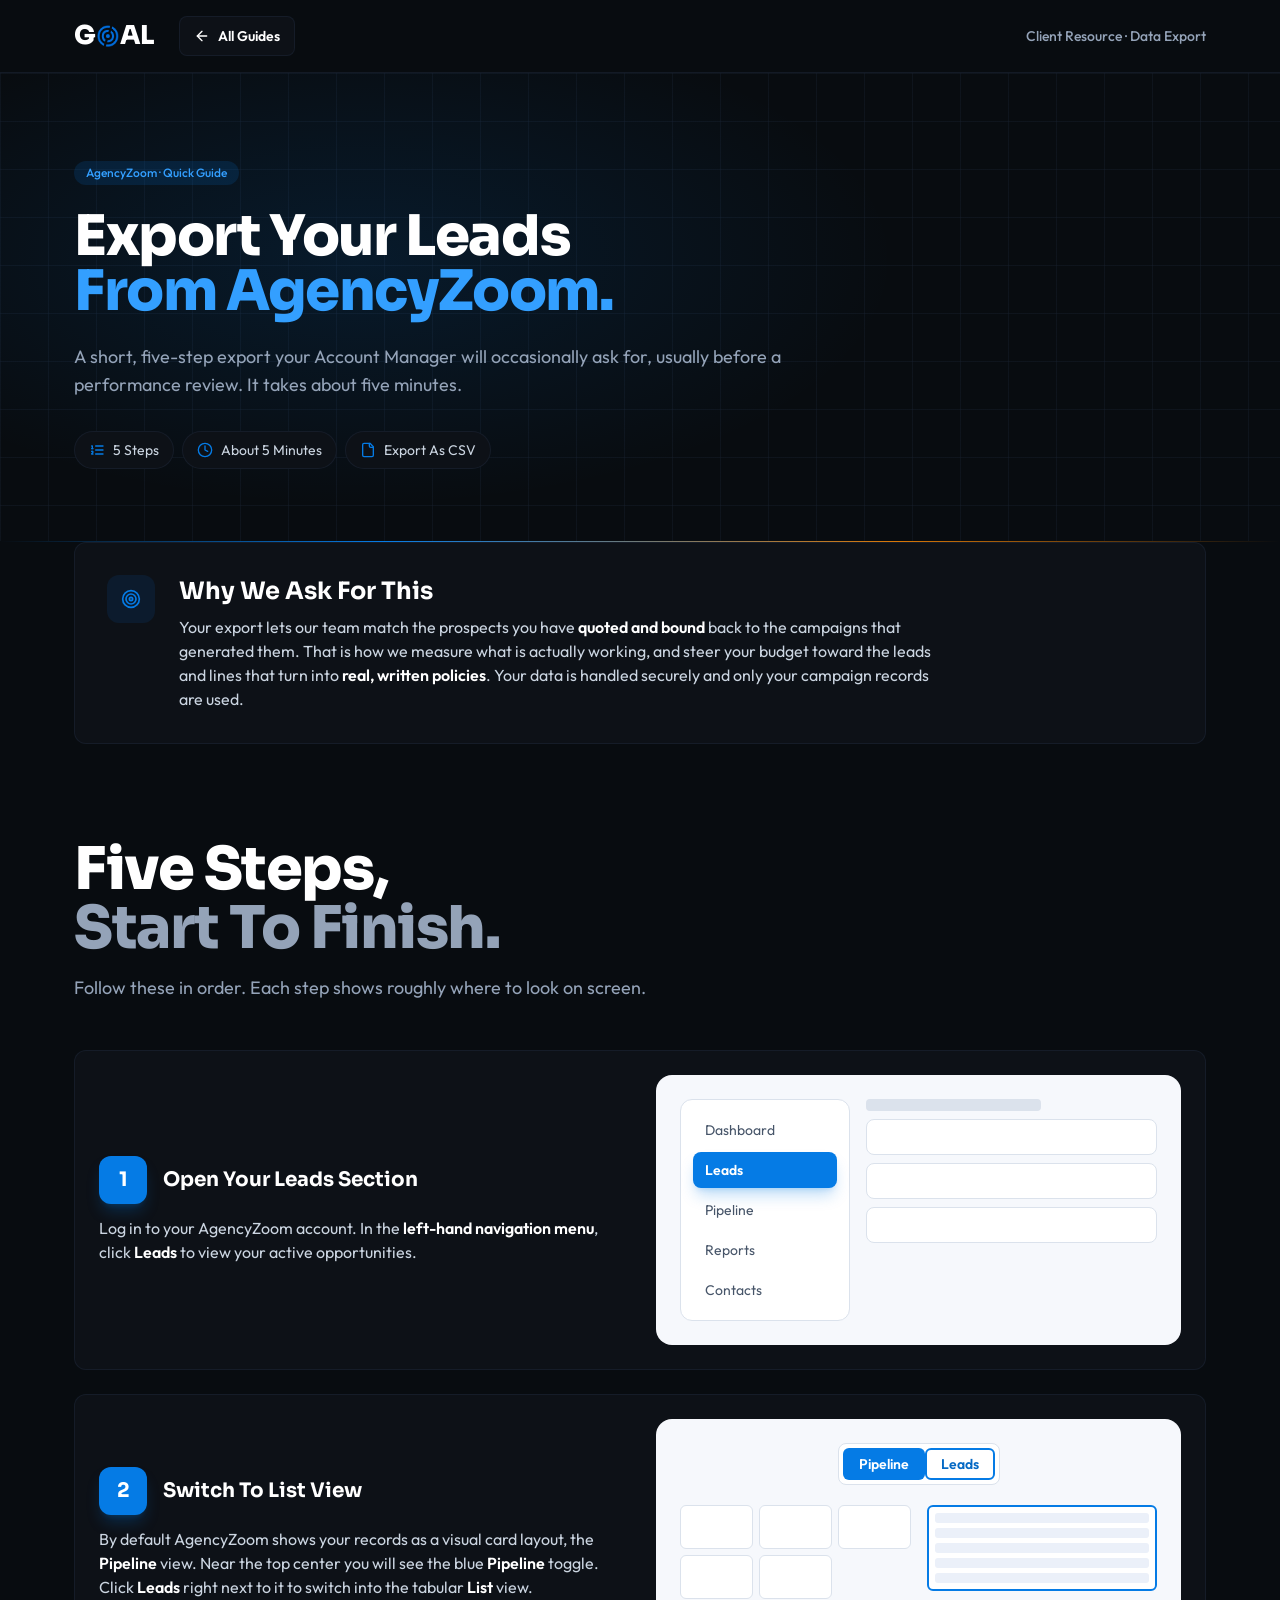
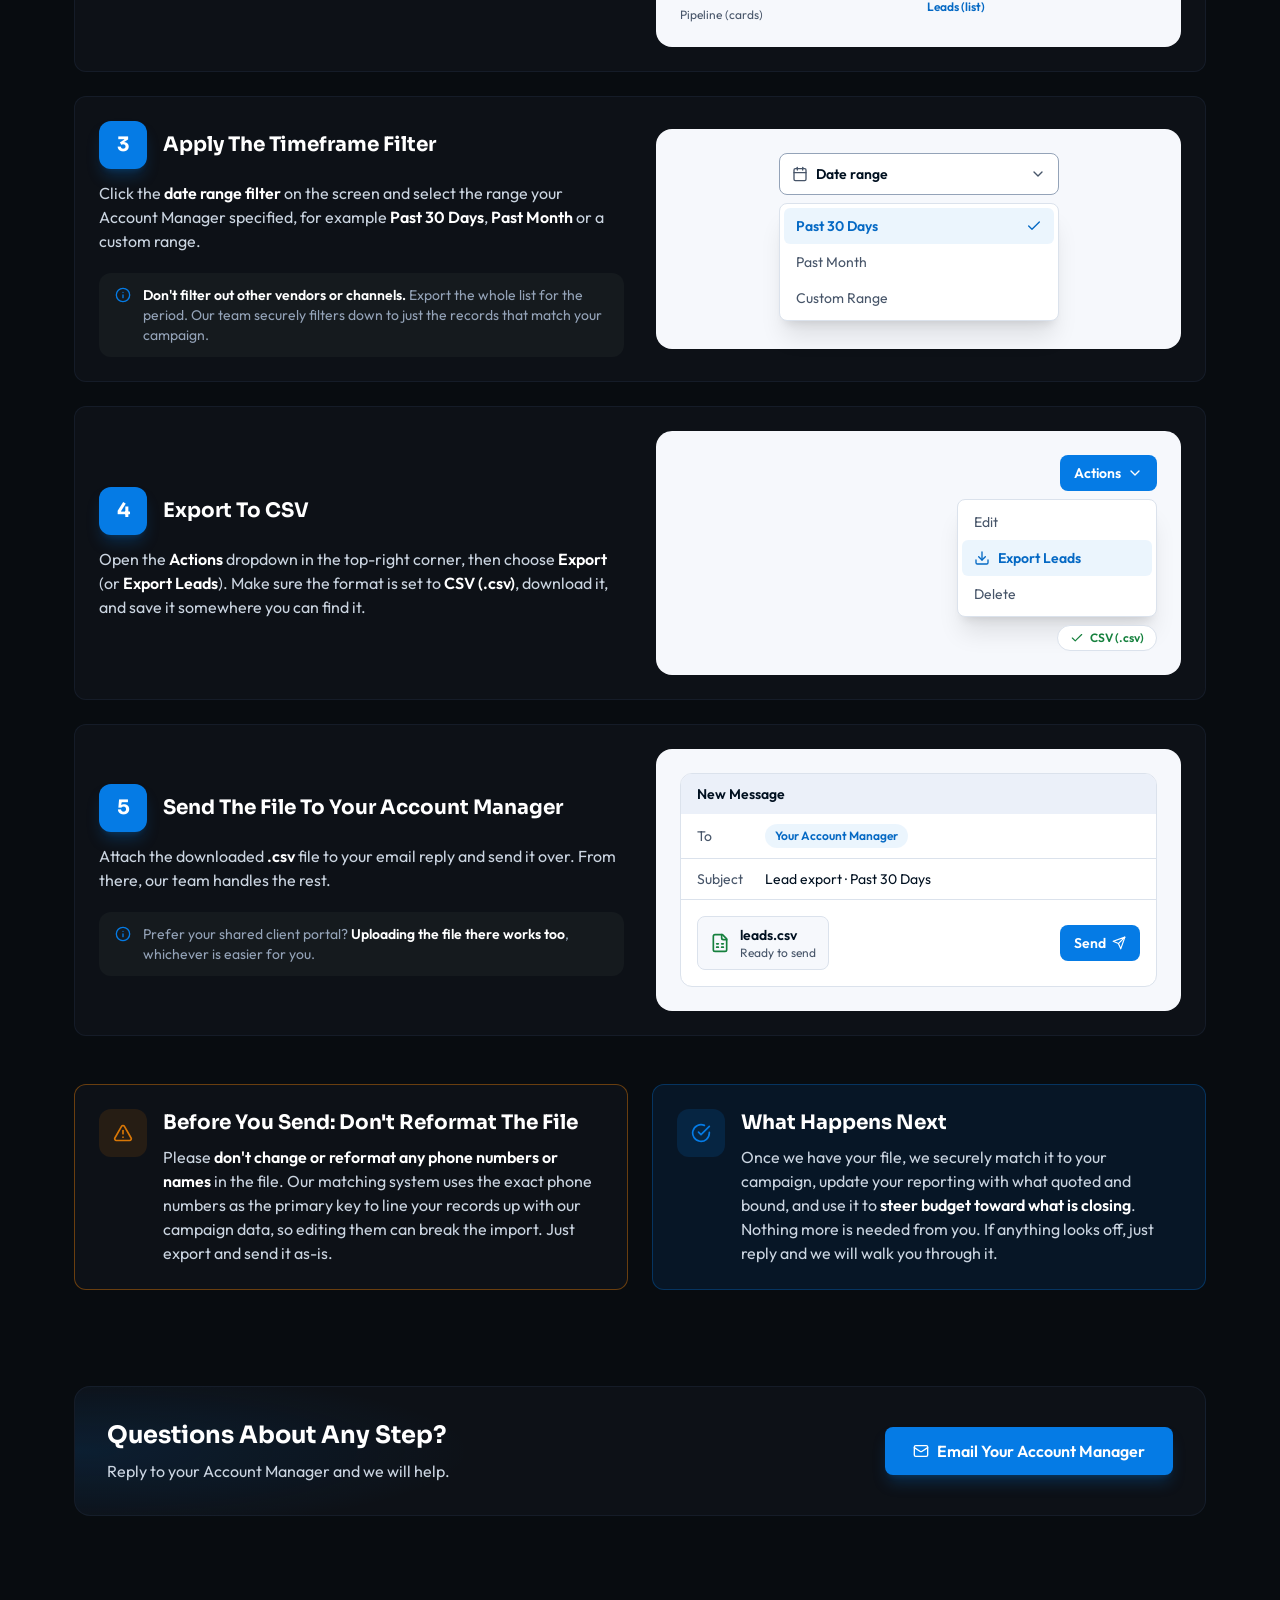
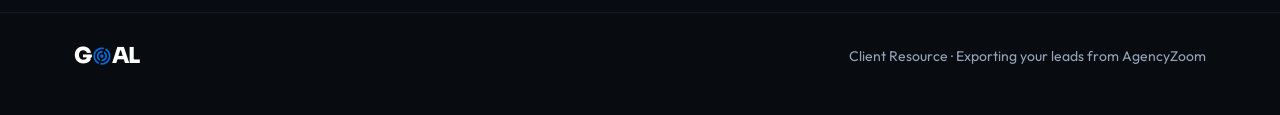
==== agencyzoom-export.html @ 24ec017e "Initial commit: lead export guides for Stephanie Ko Co-Authored-By: Claude Opus 5.5 <noreply@anthrop" ====
<!DOCTYPE html>
<html lang="en">
<head>
<meta charset="UTF-8">
<meta name="viewport" content="width=device-width, initial-scale=1.0">
<title>GOAL — Exporting Your Leads from AgencyZoom</title>
<meta name="description" content="A five-step guide to exporting your leads from AgencyZoom and sending them to your GOAL Account Manager.">
<meta name="theme-color" content="#080c10">
<link rel="icon" type="image/png" href="assets/goal-mark.png">
<link rel="preconnect" href="https://fonts.googleapis.com">
<link rel="preconnect" href="https://fonts.gstatic.com" crossorigin>
<link href="https://fonts.googleapis.com/css2?family=Outfit:wght@400;500;600&family=Sora:wght@600;700;800&display=swap" rel="stylesheet">
<link rel="stylesheet" href="assets/goal.css">
</head>
<body>
<!--
  GOAL CLIENT GUIDE — Exporting Leads from AgencyZoom
  Print to PDF (Cmd/Ctrl-P) to send to a client; print switches to a light ground.
-->

<header class="site-header">
  <div class="container">
    <div class="left">
      <a class="logo" href="index.html" aria-label="GOAL Client Guides home">G<img src="assets/goal-mark.png" alt="">AL</a>
      <a class="back-link" href="index.html">
        <svg viewBox="0 0 24 24" fill="none" stroke="currentColor" stroke-width="2" stroke-linecap="round" stroke-linejoin="round" aria-hidden="true"><path d="m12 19-7-7 7-7"/><path d="M19 12H5"/></svg>
        All Guides
      </a>
    </div>
    <span class="meta">Client Resource · Data Export</span>
  </div>
</header>

<section class="hero">
  <div class="container">
    <span class="badge">AgencyZoom · Quick Guide</span>
    <h1 class="display-lg">Export Your Leads<br><span class="accent">From AgencyZoom.</span></h1>
    <p class="lead">A short, five-step export your Account Manager will occasionally ask for, usually before a performance review. It takes about five minutes.</p>
    <div class="chips">
      <span class="chip"><svg viewBox="0 0 24 24" fill="none" stroke-width="2" stroke-linecap="round" stroke-linejoin="round" aria-hidden="true"><path d="M10 12h11"/><path d="M10 18h11"/><path d="M10 6h11"/><path d="M4 10h2"/><path d="M4 6h1v4"/><path d="M6 18H4c0-1 2-2 2-3s-1-1.5-2-1"/></svg>5 Steps</span>
      <span class="chip"><svg viewBox="0 0 24 24" fill="none" stroke-width="2" stroke-linecap="round" stroke-linejoin="round" aria-hidden="true"><circle cx="12" cy="12" r="10"/><path d="M12 6v6l4 2"/></svg>About 5 Minutes</span>
      <span class="chip"><svg viewBox="0 0 24 24" fill="none" stroke-width="2" stroke-linecap="round" stroke-linejoin="round" aria-hidden="true"><path d="M15 2H6a2 2 0 0 0-2 2v16a2 2 0 0 0 2 2h12a2 2 0 0 0 2-2V7Z"/><path d="M14 2v4a2 2 0 0 0 2 2h4"/></svg>Export As CSV</span>
    </div>
  </div>
</section>

<div class="divider" aria-hidden="true"></div>

<main class="container">

  <section class="card callout intro">
    <div class="icon-tile"><svg viewBox="0 0 24 24" fill="none" stroke="currentColor" stroke-width="2" stroke-linecap="round" stroke-linejoin="round" aria-hidden="true"><circle cx="12" cy="12" r="10"/><circle cx="12" cy="12" r="6"/><circle cx="12" cy="12" r="2"/></svg></div>
    <div class="body" style="flex:999 1 420px;">
      <h2>Why We Ask For This</h2>
      <p>Your export lets our team match the prospects you have <strong>quoted and bound</strong> back to the campaigns that generated them. That is how we measure what is actually working, and steer your budget toward the leads and lines that turn into <strong>real, written policies</strong>. Your data is handled securely and only your campaign records are used.</p>
    </div>
  </section>

  <div class="section">
    <h2 class="display-xl">Five Steps,<br><span class="muted">Start To Finish.</span></h2>
    <p class="lead" style="margin:16px 0 48px;">Follow these in order. Each step shows roughly where to look on screen.</p>
  </div>

  <ol class="steps">

    <!-- Step 1 -->
    <li class="step-row">
      <div class="step-copy">
        <div class="step-head"><div class="step-num" aria-hidden="true">1</div><h3>Open Your Leads Section</h3></div>
        <p>Log in to your AgencyZoom account. In the <strong>left-hand navigation menu</strong>, click <strong>Leads</strong> to view your active opportunities.</p>
      </div>
      <figure class="mock" role="img" aria-label="AgencyZoom left navigation with Leads selected" style="gap:16px;">
        <div class="m-box" style="width:170px;flex-shrink:0;padding:12px;display:flex;flex-direction:column;gap:4px;">
          <span class="m-item">Dashboard</span>
          <span class="m-item fill">Leads</span>
          <span class="m-item">Pipeline</span>
          <span class="m-item">Reports</span>
          <span class="m-item">Contacts</span>
        </div>
        <div aria-hidden="true" style="flex:1;min-width:0;display:flex;flex-direction:column;gap:8px;">
          <div class="m-bar" style="height:12px;width:60%;"></div>
          <div class="m-box" style="height:36px;border-radius:8px;"></div>
          <div class="m-box" style="height:36px;border-radius:8px;"></div>
          <div class="m-box" style="height:36px;border-radius:8px;"></div>
        </div>
      </figure>
    </li>

    <!-- Step 2 -->
    <li class="step-row">
      <div class="step-copy">
        <div class="step-head"><div class="step-num" aria-hidden="true">2</div><h3>Switch To List View</h3></div>
        <p>By default AgencyZoom shows your records as a visual card layout, the <strong>Pipeline</strong> view. Near the top center you will see the blue <strong>Pipeline</strong> toggle. Click <strong>Leads</strong> right next to it to switch into the tabular <strong>List</strong> view.</p>
      </div>
      <figure class="mock" role="img" aria-label="Toggle between Pipeline card view and Leads list view" style="flex-direction:column;align-items:center;gap:20px;">
        <div class="m-box" style="display:inline-flex;padding:4px;border-radius:8px;font-weight:600;">
          <span style="padding:6px 16px;border-radius:6px;background:#057be5;color:#fff;">Pipeline</span>
          <span style="padding:6px 16px;border-radius:6px;color:#0569c4;outline:2px solid #057be5;outline-offset:-2px;">Leads</span>
        </div>
        <div style="width:100%;display:grid;grid-template-columns:repeat(2,minmax(0,1fr));gap:16px;">
          <div style="display:flex;flex-direction:column;gap:8px;">
            <div aria-hidden="true" style="display:grid;grid-template-columns:repeat(3,minmax(0,1fr));gap:6px;">
              <div class="m-box" style="height:44px;border-radius:6px;"></div><div class="m-box" style="height:44px;border-radius:6px;"></div><div class="m-box" style="height:44px;border-radius:6px;"></div>
              <div class="m-box" style="height:44px;border-radius:6px;"></div><div class="m-box" style="height:44px;border-radius:6px;"></div>
            </div>
            <span style="font-size:12px;line-height:16px;color:#475569;">Pipeline (cards)</span>
          </div>
          <div style="display:flex;flex-direction:column;gap:8px;">
            <div aria-hidden="true" style="padding:6px;border-radius:6px;background:#fff;border:2px solid #057be5;display:flex;flex-direction:column;gap:5px;">
              <div style="height:10px;border-radius:3px;background:#ebf0f9;"></div><div style="height:10px;border-radius:3px;background:#ebf0f9;"></div><div style="height:10px;border-radius:3px;background:#ebf0f9;"></div><div style="height:10px;border-radius:3px;background:#ebf0f9;"></div><div style="height:10px;border-radius:3px;background:#ebf0f9;"></div>
            </div>
            <span style="font-size:12px;line-height:16px;font-weight:600;color:#0569c4;">Leads (list)</span>
          </div>
        </div>
      </figure>
    </li>

    <!-- Step 3 -->
    <li class="step-row">
      <div class="step-copy">
        <div class="step-head"><div class="step-num" aria-hidden="true">3</div><h3>Apply The Timeframe Filter</h3></div>
        <p>Click the <strong>date range filter</strong> on the screen and select the range your Account Manager specified, for example <strong>Past 30 Days</strong>, <strong>Past Month</strong> or a custom range.</p>
        <div class="note">
          <svg viewBox="0 0 24 24" fill="none" stroke-width="2" stroke-linecap="round" stroke-linejoin="round" aria-hidden="true"><circle cx="12" cy="12" r="10"/><path d="M12 16v-4"/><path d="M12 8h.01"/></svg>
          <p><strong>Don't filter out other vendors or channels.</strong> Export the whole list for the period. Our team securely filters down to just the records that match your campaign.</p>
        </div>
      </div>
      <figure class="mock" role="img" aria-label="Date range filter with Past 30 Days selected" style="justify-content:center;">
        <div style="width:100%;max-width:280px;display:flex;flex-direction:column;gap:8px;">
          <div style="display:flex;align-items:center;justify-content:space-between;padding:10px 12px;border-radius:8px;background:#fff;border:1px solid #94a3b8;font-weight:600;">
            <span style="display:inline-flex;align-items:center;gap:8px;"><svg viewBox="0 0 24 24" fill="none" stroke="#475569" stroke-width="2" stroke-linecap="round" stroke-linejoin="round" aria-hidden="true"><path d="M8 2v4"/><path d="M16 2v4"/><rect width="18" height="18" x="3" y="4" rx="2"/><path d="M3 10h18"/></svg>Date range</span>
            <svg viewBox="0 0 24 24" fill="none" stroke="#475569" stroke-width="2" stroke-linecap="round" stroke-linejoin="round" aria-hidden="true"><path d="m6 9 6 6 6-6"/></svg>
          </div>
          <div class="m-menu">
            <span class="m-item on">Past 30 Days<svg viewBox="0 0 24 24" fill="none" stroke="currentColor" stroke-width="2" stroke-linecap="round" stroke-linejoin="round" aria-hidden="true"><path d="M20 6 9 17l-5-5"/></svg></span>
            <span class="m-item">Past Month</span>
            <span class="m-item">Custom Range</span>
          </div>
        </div>
      </figure>
    </li>

    <!-- Step 4 -->
    <li class="step-row">
      <div class="step-copy">
        <div class="step-head"><div class="step-num" aria-hidden="true">4</div><h3>Export To CSV</h3></div>
        <p>Open the <strong>Actions</strong> dropdown in the top-right corner, then choose <strong>Export</strong> (or <strong>Export Leads</strong>). Make sure the format is set to <strong>CSV (.csv)</strong>, download it, and save it somewhere you can find it.</p>
      </div>
      <figure class="mock" role="img" aria-label="Actions menu open with Export Leads selected and CSV format" style="justify-content:flex-end;">
        <div style="width:200px;display:flex;flex-direction:column;align-items:flex-end;gap:8px;">
          <span class="m-btn">Actions<svg viewBox="0 0 24 24" fill="none" stroke="currentColor" stroke-width="2" stroke-linecap="round" stroke-linejoin="round" aria-hidden="true"><path d="m6 9 6 6 6-6"/></svg></span>
          <div class="m-menu" style="width:100%;">
            <span class="m-item">Edit</span>
            <span class="m-item on" style="justify-content:flex-start;"><svg viewBox="0 0 24 24" fill="none" stroke="currentColor" stroke-width="2" stroke-linecap="round" stroke-linejoin="round" aria-hidden="true"><path d="M21 15v4a2 2 0 0 1-2 2H5a2 2 0 0 1-2-2v-4"/><path d="m7 10 5 5 5-5"/><path d="M12 15V3"/></svg>Export Leads</span>
            <span class="m-item">Delete</span>
          </div>
          <span style="display:inline-flex;align-items:center;gap:6px;padding:4px 12px;border-radius:9999px;background:#fff;border:1px solid #dbe2ec;color:#15803d;font-size:12px;line-height:16px;font-weight:600;"><svg viewBox="0 0 24 24" fill="none" stroke="currentColor" stroke-width="2" stroke-linecap="round" stroke-linejoin="round" aria-hidden="true" style="width:14px;height:14px;"><path d="M20 6 9 17l-5-5"/></svg>CSV (.csv)</span>
        </div>
      </figure>
    </li>

    <!-- Step 5 -->
    <li class="step-row">
      <div class="step-copy">
        <div class="step-head"><div class="step-num" aria-hidden="true">5</div><h3>Send The File To Your Account Manager</h3></div>
        <p>Attach the downloaded <strong>.csv</strong> file to your email reply and send it over. From there, our team handles the rest.</p>
        <div class="note">
          <svg viewBox="0 0 24 24" fill="none" stroke-width="2" stroke-linecap="round" stroke-linejoin="round" aria-hidden="true"><circle cx="12" cy="12" r="10"/><path d="M12 16v-4"/><path d="M12 8h.01"/></svg>
          <p>Prefer your shared client portal? <strong>Uploading the file there works too</strong>, whichever is easier for you.</p>
        </div>
      </div>
      <figure class="mock" role="img" aria-label="Email to your Account Manager with the leads CSV attached">
        <div class="m-box" style="width:100%;display:flex;flex-direction:column;overflow:hidden;">
          <div style="padding:10px 16px;background:#ebf0f9;font-weight:600;">New Message</div>
          <div style="display:flex;align-items:center;gap:12px;padding:10px 16px;border-bottom:1px solid #dbe2ec;"><span style="width:56px;color:#475569;">To</span><span style="padding:2px 10px;border-radius:9999px;background:rgba(5,123,229,.08);color:#0569c4;font-weight:600;font-size:12px;">Your Account Manager</span></div>
          <div style="display:flex;align-items:center;gap:12px;padding:10px 16px;border-bottom:1px solid #dbe2ec;"><span style="width:56px;flex-shrink:0;color:#475569;">Subject</span><span>Lead export · Past 30 Days</span></div>
          <div style="display:flex;flex-wrap:wrap;align-items:center;justify-content:space-between;gap:12px;padding:16px;">
            <span style="display:inline-flex;align-items:center;gap:10px;padding:8px 12px;border-radius:8px;border:1px solid #dbe2ec;background:#f6f8fc;">
              <svg viewBox="0 0 24 24" fill="none" stroke="#15803d" stroke-width="2" stroke-linecap="round" stroke-linejoin="round" aria-hidden="true" style="width:20px;height:20px;"><path d="M15 2H6a2 2 0 0 0-2 2v16a2 2 0 0 0 2 2h12a2 2 0 0 0 2-2V7Z"/><path d="M14 2v4a2 2 0 0 0 2 2h4"/><path d="M8 13h2"/><path d="M14 13h2"/><path d="M8 17h2"/><path d="M14 17h2"/></svg>
              <span style="display:flex;flex-direction:column;"><span style="font-weight:600;">leads.csv</span><span style="font-size:12px;line-height:16px;color:#475569;">Ready to send</span></span>
            </span>
            <span class="m-btn">Send<svg viewBox="0 0 24 24" fill="none" stroke="currentColor" stroke-width="2" stroke-linecap="round" stroke-linejoin="round" aria-hidden="true" style="width:14px;height:14px;"><path d="m22 2-7 20-4-9-9-4Z"/><path d="M22 2 11 13"/></svg></span>
          </div>
        </div>
      </figure>
    </li>

  </ol>

  <div class="callouts">
    <section class="card callout warn">
      <div class="icon-tile amber"><svg viewBox="0 0 24 24" fill="none" stroke="currentColor" stroke-width="2" stroke-linecap="round" stroke-linejoin="round" aria-hidden="true"><path d="m21.73 18-8-14a2 2 0 0 0-3.48 0l-8 14A2 2 0 0 0 4 21h16a2 2 0 0 0 1.73-3"/><path d="M12 9v4"/><path d="M12 17h.01"/></svg></div>
      <div class="body">
        <h2>Before You Send: Don't Reformat The File</h2>
        <p>Please <strong>don't change or reformat any phone numbers or names</strong> in the file. Our matching system uses the exact phone numbers as the primary key to line your records up with our campaign data, so editing them can break the import. Just export and send it as-is.</p>
      </div>
    </section>
    <section class="card callout info">
      <div class="icon-tile" style="background:var(--brand-tint-strong);"><svg viewBox="0 0 24 24" fill="none" stroke="currentColor" stroke-width="2" stroke-linecap="round" stroke-linejoin="round" aria-hidden="true"><path d="M22 11.08V12a10 10 0 1 1-5.93-9.14"/><path d="m9 11 3 3L22 4"/></svg></div>
      <div class="body">
        <h2>What Happens Next</h2>
        <p>Once we have your file, we securely match it to your campaign, update your reporting with what quoted and bound, and use it to <strong>steer budget toward what is closing</strong>. Nothing more is needed from you. If anything looks off, just reply and we will walk you through it.</p>
      </div>
    </section>
  </div>

  <section class="panel section cta-panel">
    <div class="text">
      <h2>Questions About Any Step?</h2>
      <p>Reply to your Account Manager and we will help.</p>
    </div>
    <a class="btn btn-primary" href="mailto:stephanie@checkoutgoal.com?subject=AgencyZoom%20export">
      <svg viewBox="0 0 24 24" fill="none" stroke="currentColor" stroke-width="2" stroke-linecap="round" stroke-linejoin="round" aria-hidden="true"><rect width="20" height="16" x="2" y="4" rx="2"/><path d="m22 7-8.97 5.7a1.94 1.94 0 0 1-2.06 0L2 7"/></svg>
      Email Your Account Manager
    </a>
  </section>
</main>

<footer class="site-footer">
  <div class="container">
    <span class="logo sm">G<img src="assets/goal-mark.png" alt="O">AL</span>
    <p>Client Resource · Exporting your leads from AgencyZoom</p>
  </div>
</footer>

</body>
</html>
---- assets/goal.css ----
/* ==========================================================================
   GOAL design system — shared styles for the Client Guides site
   Tokens from the GOAL design system (dark theme default).
   ========================================================================== */
:root{
  --ground:#080c10; --surface:#0d1117; --surface-raised:#151a1e;
  --border-subtle:rgba(30,41,59,.5); --border-strong:#64748b;
  --ink:#ffffff; --ink-soft:#cbd5e1; --ink-muted:#94a3b8;
  --brand:#057be5; --brand-hover:#1a8cf0; --brand-text:#339fff;
  --brand-tint:rgba(5,123,229,.1); --brand-tint-strong:rgba(5,123,229,.15);
  --brand-border:rgba(5,123,229,.3);
  --accent-amber:#d97706; --success:#22c55e;

  /* light tokens, used for product mockups and example exports */
  --l-ground:#f6f8fc; --l-surface:#ffffff; --l-raised:#ebf0f9; --l-border:#dbe2ec;
  --l-ink:#001020; --l-ink-soft:#334155; --l-ink-muted:#475569;
  --l-brand-text:#0569c4; --l-brand-tint:rgba(5,123,229,.08); --l-success:#15803d;

  --font-display:Sora,"Sora Fallback",system-ui,sans-serif;
  --font-sans:Outfit,"Outfit Fallback",system-ui,sans-serif;

  --radius-xs:4px; --radius-sm:8px; --radius-md:12px; --radius-lg:16px; --radius-full:9999px;

  --shadow-lg:0 20px 25px -5px rgba(0,0,0,.1),0 8px 10px -6px rgba(0,0,0,.1);
  --shadow-card:0 25px 50px -12px rgba(0,0,0,.25);
  --shadow-brand:0 10px 15px -3px rgba(5,123,229,.25),0 4px 6px -4px rgba(5,123,229,.25);
  --glow-brand:0 0 28px -8px rgba(5,123,229,.55);

  --container:1180px;
}

*{box-sizing:border-box;}
html,body{margin:0;padding:0;}
body{background:var(--ground);color:var(--ink);font-family:var(--font-sans);
  font-size:16px;line-height:24px;-webkit-font-smoothing:antialiased;text-rendering:optimizeLegibility;}
h1,h2,h3,p{margin:0;}
img{display:block;}
a{color:var(--brand-text);}
a:hover{color:var(--ink);}
a:focus-visible,button:focus-visible{outline:2px solid var(--brand-text);outline-offset:2px;}
strong{color:var(--ink);font-weight:600;}

.container{max-width:var(--container);margin:0 auto;padding:0 24px;}
@media (max-width:600px){ .container{padding:0 16px;} }

/* ---------- Logo ---------- */
.logo{display:inline-flex;align-items:center;color:var(--ink);text-decoration:none;
  font-family:var(--font-display);font-weight:800;font-size:26px;line-height:1;letter-spacing:-.5px;}
.logo:hover{color:var(--ink);}
.logo img{width:22px;height:22px;margin:0 1px;}
.logo.sm{font-size:22px;}
.logo.sm img{width:18px;height:18px;}

/* ---------- Header ---------- */
.site-header{border-bottom:1px solid var(--border-subtle);}
.site-header .container{min-height:72px;display:flex;align-items:center;justify-content:space-between;
  gap:16px;flex-wrap:wrap;padding-top:12px;padding-bottom:12px;}
.site-header .left{display:flex;align-items:center;gap:24px;flex-wrap:wrap;}
.site-header .meta{font-size:14px;line-height:20px;font-weight:500;color:var(--ink-muted);}
.site-header nav{display:flex;align-items:center;gap:24px;flex-wrap:wrap;}

/* ---------- Buttons ---------- */
.btn{display:inline-flex;align-items:center;gap:8px;min-height:48px;padding:0 28px;
  border-radius:var(--radius-sm);font-family:var(--font-sans);font-size:16px;font-weight:600;
  text-decoration:none;white-space:nowrap;transition:background .15s,border-color .15s,color .15s;}
.btn svg{width:16px;height:16px;flex-shrink:0;}
.btn-primary{background:var(--brand);color:#fff;box-shadow:var(--shadow-brand);}
.btn-primary:hover{background:var(--brand-hover);color:#fff;}
.btn-ghost{border:1px solid var(--border-strong);color:var(--ink);padding:0 24px;}
.btn-ghost:hover{background:var(--brand-tint);color:var(--ink);}
.btn-pill{border-radius:var(--radius-full);}
.btn-sm{min-height:40px;padding:0 16px;font-size:14px;}
.btn-outline{border:1px solid var(--brand-border);color:var(--ink);}
.btn-outline:hover{background:var(--brand-tint);color:var(--ink);}
.back-link{display:inline-flex;align-items:center;gap:8px;min-height:40px;padding:0 14px;
  border:1px solid var(--border-subtle);border-radius:var(--radius-sm);background:var(--surface);
  color:var(--ink);font-size:14px;font-weight:600;text-decoration:none;}
.back-link:hover{border-color:var(--border-strong);color:var(--ink);}
.back-link svg{width:16px;height:16px;}

/* ---------- Hero ---------- */
.hero{background-color:var(--ground);
  background-image:radial-gradient(ellipse 60% 75% at 28% 40%,rgba(5,123,229,.13),rgba(5,123,229,0) 70%),
    linear-gradient(rgba(30,41,59,.28) 1px,transparent 1px),
    linear-gradient(90deg,rgba(30,41,59,.28) 1px,transparent 1px);
  background-size:100% 100%,48px 48px,48px 48px;}
.hero .container{padding-top:88px;padding-bottom:72px;display:flex;flex-direction:column;gap:24px;}
.badge{align-self:flex-start;display:inline-flex;align-items:center;gap:8px;padding:4px 12px;
  border-radius:var(--radius-full);background:var(--brand-tint-strong);color:var(--brand-text);
  font-size:12px;line-height:16px;font-weight:500;}
.badge svg{width:14px;height:14px;}
.badge.neutral{background:var(--surface-raised);color:var(--ink-muted);border:1px solid var(--border-subtle);}
.badge.outline{background:none;border:1px solid var(--border-strong);color:var(--ink-soft);}
.display-lg{font-family:var(--font-display);font-weight:800;font-size:clamp(38px,5.2vw,56px);
  line-height:.98;letter-spacing:-1.4px;max-width:18ch;}
.display-lg .accent{color:var(--brand-text);}
.display-xl{font-family:var(--font-display);font-weight:800;font-size:clamp(34px,4.6vw,60px);
  line-height:1;letter-spacing:-1.5px;}
.display-xl .muted{color:var(--ink-muted);}
.lead{max-width:60ch;font-size:18px;line-height:28px;color:var(--ink-muted);}
.lead strong{color:var(--ink);}
.actions{display:flex;flex-wrap:wrap;gap:12px;margin-top:8px;}
.chips{display:flex;flex-wrap:wrap;gap:8px;margin-top:8px;}
.chip{display:inline-flex;align-items:center;gap:8px;padding:8px 14px;border-radius:var(--radius-full);
  border:1px solid var(--border-subtle);background:var(--surface);font-size:14px;line-height:20px;color:var(--ink-soft);}
.chip svg{width:16px;height:16px;stroke:var(--brand);}

/* hero stats */
.stats{display:grid;grid-template-columns:repeat(auto-fit,minmax(200px,1fr));gap:24px;
  margin-top:40px;padding-top:32px;border-top:1px solid var(--border-subtle);}
.stat{display:flex;flex-direction:column;gap:4px;}
.stat .value{font-family:var(--font-display);font-weight:800;font-size:60px;line-height:60px;
  letter-spacing:-1.5px;font-variant-numeric:tabular-nums;}
.stat .value span{color:var(--brand);}
.stat .label{font-size:14px;line-height:20px;color:var(--ink-muted);}
@media (max-width:600px){ .stat .value{font-size:48px;line-height:52px;} }

.divider{height:1px;background:linear-gradient(90deg,rgba(5,123,229,0),var(--brand) 30%,var(--accent-amber) 70%,rgba(217,119,6,0));}

/* ---------- Sections ---------- */
main{padding-top:96px;}
.section-head{display:flex;flex-wrap:wrap;align-items:flex-end;justify-content:space-between;gap:16px;margin-bottom:48px;}
.section{margin-top:96px;}
.section > .lead{margin:24px 0 48px;}
@media (max-width:600px){ main{padding-top:64px;} .section{margin-top:64px;} }

/* ---------- Guide cards (landing) ---------- */
.grid{display:grid;grid-template-columns:repeat(auto-fit,minmax(300px,1fr));gap:24px;}
@media (max-width:360px){ .grid{grid-template-columns:1fr;} }
.guide-card{display:flex;flex-direction:column;gap:16px;padding:24px;border-radius:var(--radius-md);
  background:var(--surface);border:1px solid var(--border-subtle);box-shadow:var(--shadow-card);
  color:var(--ink);text-decoration:none;transition:border-color .18s ease,transform .18s ease;}
.guide-card:hover{border-color:rgba(5,123,229,.55);transform:translateY(-3px);color:var(--ink);}
.guide-card:hover .open-link{color:var(--ink);}
.guide-card .toprow{display:flex;align-items:center;gap:12px;}
.mono{width:48px;height:48px;flex-shrink:0;border-radius:var(--radius-md);background:var(--brand-tint);
  border:1px solid var(--brand-border);display:flex;align-items:center;justify-content:center;
  font-family:var(--font-display);font-weight:700;font-size:15px;color:var(--brand-text);}
.crm{display:flex;flex-direction:column;}
.crm .name{font-family:var(--font-display);font-weight:700;font-size:16px;line-height:24px;}
.crm small{font-size:12px;line-height:16px;color:var(--ink-muted);}
.guide-card h3{font-family:var(--font-display);font-weight:700;font-size:20px;line-height:28px;}
.guide-card p{font-size:14px;line-height:20px;color:var(--ink-soft);}
.tiles{display:grid;grid-template-columns:repeat(2,minmax(0,1fr));gap:8px;margin-top:auto;}
.tile{padding:12px 8px;border-radius:var(--radius-md);background:var(--surface-raised);display:flex;flex-direction:column;gap:2px;}
.tile .v{font-family:var(--font-display);font-weight:700;font-size:20px;line-height:28px;}
.tile .l{font-size:12px;line-height:16px;color:var(--ink-muted);}
.open-link{display:inline-flex;align-items:center;gap:8px;font-size:14px;font-weight:600;color:var(--brand-text);transition:color .15s;}
.open-link svg{width:16px;height:16px;}

/* ---------- CTA / callout panels ---------- */
.panel{padding:32px;border-radius:var(--radius-lg);background-color:var(--surface);
  background-image:radial-gradient(ellipse 50% 90% at 0% 50%,rgba(5,123,229,.13),rgba(5,123,229,0) 70%);
  border:1px solid var(--border-subtle);display:flex;flex-wrap:wrap;align-items:center;gap:24px;}
.panel .text{flex:999 1 420px;min-width:0;display:flex;flex-direction:column;gap:8px;}
.panel h2{font-family:var(--font-display);font-weight:700;font-size:24px;line-height:32px;}
.panel p{max-width:60ch;color:var(--ink-soft);}
.panel .btn{flex:0 0 auto;}
@media (max-width:600px){ .panel{padding:24px;} .panel .text{flex-basis:100%;} }

.icon-tile{width:48px;height:48px;flex-shrink:0;border-radius:var(--radius-md);background:var(--brand-tint);
  display:flex;align-items:center;justify-content:center;color:var(--brand);}
.icon-tile svg{width:20px;height:20px;}
.icon-tile.lg{width:56px;height:56px;}
.icon-tile.lg svg{width:24px;height:24px;}
.icon-tile.amber{background:rgba(217,119,6,.12);color:var(--accent-amber);}

.card{padding:24px;border-radius:var(--radius-md);background:var(--surface);border:1px solid var(--border-subtle);}
.callout{display:flex;gap:16px;align-items:flex-start;}
.callout .body{flex:1;min-width:0;display:flex;flex-direction:column;gap:8px;}
.callout h2{font-family:var(--font-display);font-weight:700;font-size:20px;line-height:28px;}
.callout p{color:var(--ink-soft);}
.callout.warn{border-color:rgba(217,119,6,.45);}
.callout.info{background:var(--brand-tint);border-color:var(--brand-border);}
.callout.intro{padding:32px;flex-wrap:wrap;gap:24px;}
.callout.intro h2{font-size:24px;line-height:32px;}
.callout.intro p{max-width:70ch;}
.callouts{margin-top:48px;display:grid;grid-template-columns:repeat(auto-fit,minmax(320px,1fr));gap:24px;}
@media (max-width:360px){ .callouts{grid-template-columns:1fr;} }

/* ---------- Steps ---------- */
.steps{list-style:none;margin:0;padding:0;display:flex;flex-direction:column;gap:24px;}
.steps.narrow{max-width:900px;}
.step{display:flex;gap:24px;}
.step-num{width:48px;height:48px;flex-shrink:0;border-radius:var(--radius-md);background:var(--brand);color:#fff;
  display:flex;align-items:center;justify-content:center;font-family:var(--font-display);font-weight:700;
  font-size:20px;box-shadow:var(--shadow-brand);}
.step-body{flex:1;min-width:0;padding:24px;border-radius:var(--radius-md);background:var(--surface);
  border:1px solid var(--border-subtle);display:flex;flex-direction:column;gap:8px;}
.step-body h3,.step-head h3{font-family:var(--font-display);font-weight:700;font-size:20px;line-height:28px;}
.step-body > p,.step-copy > p{color:var(--ink-soft);}
@media (max-width:600px){ .step{gap:12px;} .step-num{width:40px;height:40px;font-size:18px;} .step-body{padding:20px;} }

.options{display:grid;grid-template-columns:repeat(auto-fit,minmax(240px,1fr));gap:8px;margin-top:8px;}
.option{padding:16px;border-radius:var(--radius-md);background:var(--surface-raised);display:flex;flex-direction:column;gap:8px;}
.option .t{font-family:var(--font-display);font-weight:700;font-size:16px;line-height:24px;}
.option .d{font-size:14px;line-height:20px;color:var(--ink-muted);}

.note{margin-top:8px;padding:12px 16px;border-radius:var(--radius-md);background:var(--surface-raised);
  display:flex;gap:12px;align-items:flex-start;}
.note svg{width:16px;height:16px;flex-shrink:0;margin-top:2px;stroke:var(--brand);}
.note p{font-size:14px;line-height:20px;color:var(--ink-muted);}
.note.warn{border:1px solid rgba(217,119,6,.45);}
.note.warn svg{stroke:var(--accent-amber);}
.note.warn p{color:var(--ink-soft);}

.sendto{margin-top:8px;padding:16px;border-radius:var(--radius-md);background:var(--brand-tint);
  border:1px solid var(--brand-border);box-shadow:var(--glow-brand);display:flex;flex-wrap:wrap;align-items:center;gap:16px;}
.sendto .icon-tile{background:var(--brand-tint-strong);}
.sendto .who{flex:999 1 240px;min-width:0;display:flex;flex-direction:column;gap:2px;}
.sendto .k{font-size:12px;line-height:16px;color:var(--ink-muted);}
.sendto .n{font-family:var(--font-display);font-weight:700;font-size:16px;line-height:24px;}
.sendto a{font-size:14px;line-height:20px;overflow-wrap:anywhere;}

/* illustrated steps (AgencyZoom) */
.step-row{padding:24px;border-radius:var(--radius-md);background:var(--surface);border:1px solid var(--border-subtle);
  display:flex;flex-wrap:wrap;gap:32px;align-items:center;}
.step-copy{flex:1 1 360px;min-width:0;display:flex;flex-direction:column;gap:12px;}
.step-head{display:flex;align-items:center;gap:16px;}
.mock{flex:1 1 360px;min-width:0;margin:0;padding:24px;border-radius:var(--radius-lg);background:var(--l-ground);
  color:var(--l-ink);min-height:220px;display:flex;font-size:14px;line-height:20px;}
@media (max-width:600px){ .step-row{padding:20px;gap:20px;} .step-copy,.mock{flex-basis:100%;} .mock{padding:16px;} }
.mock svg{width:16px;height:16px;flex-shrink:0;}
.m-box{background:var(--l-surface);border:1px solid var(--l-border);border-radius:var(--radius-md);}
.m-bar{border-radius:var(--radius-xs);background:var(--l-border);}
.m-item{padding:8px 12px;color:var(--l-ink-muted);}
.m-item.on{border-radius:6px;background:var(--l-brand-tint);color:var(--l-brand-text);font-weight:600;
  display:flex;align-items:center;justify-content:space-between;gap:8px;}
.m-item.fill{border-radius:var(--radius-sm);background:var(--brand);color:#fff;font-weight:600;box-shadow:var(--shadow-brand);}
.m-menu{padding:4px;border-radius:var(--radius-sm);background:var(--l-surface);border:1px solid var(--l-border);
  box-shadow:var(--shadow-lg);display:flex;flex-direction:column;}
.m-btn{display:inline-flex;align-items:center;gap:6px;padding:8px 14px;border-radius:var(--radius-sm);
  background:var(--brand);color:#fff;font-weight:600;}

/* ---------- Example export table (light mockup) ---------- */
.sheet{border-radius:var(--radius-lg);background:var(--l-surface);color:var(--l-ink);overflow:hidden;box-shadow:var(--shadow-lg);}
.sheet .titlebar{display:flex;align-items:center;gap:8px;padding:12px 16px;background:var(--l-raised);border-bottom:1px solid var(--l-border);}
.sheet .titlebar i{width:10px;height:10px;border-radius:50%;background:#94a3b8;}
.sheet .titlebar span{margin-left:8px;font-size:12px;line-height:16px;font-weight:500;color:var(--l-ink-muted);}
.sheet .scroll{overflow-x:auto;}
.sheet table{width:100%;border-collapse:collapse;font-size:14px;line-height:20px;}
.sheet th,.sheet td{padding:12px 16px;border-bottom:1px solid var(--l-border);text-align:left;white-space:nowrap;}
.sheet tbody tr:last-child td{border-bottom:none;}
.sheet th{font-size:12px;font-weight:600;color:var(--l-ink-muted);}
.sheet tbody{font-variant-numeric:tabular-nums;}
.sheet .hi{background:var(--l-brand-tint);font-weight:700;}
.sheet th.hi{color:var(--l-brand-text);}
.sheet .sold{color:var(--l-success);}
.sheet .quote{color:var(--l-brand-text);}
.sheet .nm{font-weight:600;}
.sheet .dim{color:var(--l-ink-muted);}
.sheet .src-out{display:inline-flex;padding:2px 10px;border-radius:var(--radius-full);background:var(--l-raised);
  color:var(--l-ink-muted);font-size:12px;line-height:16px;font-weight:500;}
.sheet .foot{display:flex;align-items:flex-start;gap:8px;padding:16px;background:var(--l-ground);border-top:1px solid var(--l-border);}
.sheet .foot svg{width:16px;height:16px;flex-shrink:0;margin-top:2px;stroke:var(--brand);}
.sheet .foot p{font-size:14px;line-height:20px;color:var(--l-ink-soft);}
.sheet .foot strong{color:var(--l-ink);}

/* ---------- Footer ---------- */
.site-footer{margin-top:96px;border-top:1px solid var(--border-subtle);}
.site-footer .container{padding-top:32px;padding-bottom:48px;display:flex;flex-wrap:wrap;align-items:center;justify-content:space-between;gap:16px;}
.site-footer p{font-size:14px;line-height:20px;color:var(--ink-muted);}

/* ---------- Print: light ground for PDFs sent to clients ---------- */
@media print{
  :root{--ground:#fff;--surface:#fff;--surface-raised:#f1f5f9;--border-subtle:#dbe2ec;
    --ink:#001020;--ink-soft:#334155;--ink-muted:#475569;--brand-text:#0569c4;}
  body{-webkit-print-color-adjust:exact;print-color-adjust:exact;}
  .hero{background-image:none;}
  .back-link,.site-header nav,.cta-panel{display:none;}
  .guide-card,.step,.step-row,.sheet,.callout,.sendto{break-inside:avoid;box-shadow:none;}
  main{padding-top:40px;} .section{margin-top:48px;}
}
@media (prefers-reduced-motion:reduce){ .guide-card,.btn{transition:none;} .guide-card:hover{transform:none;} }
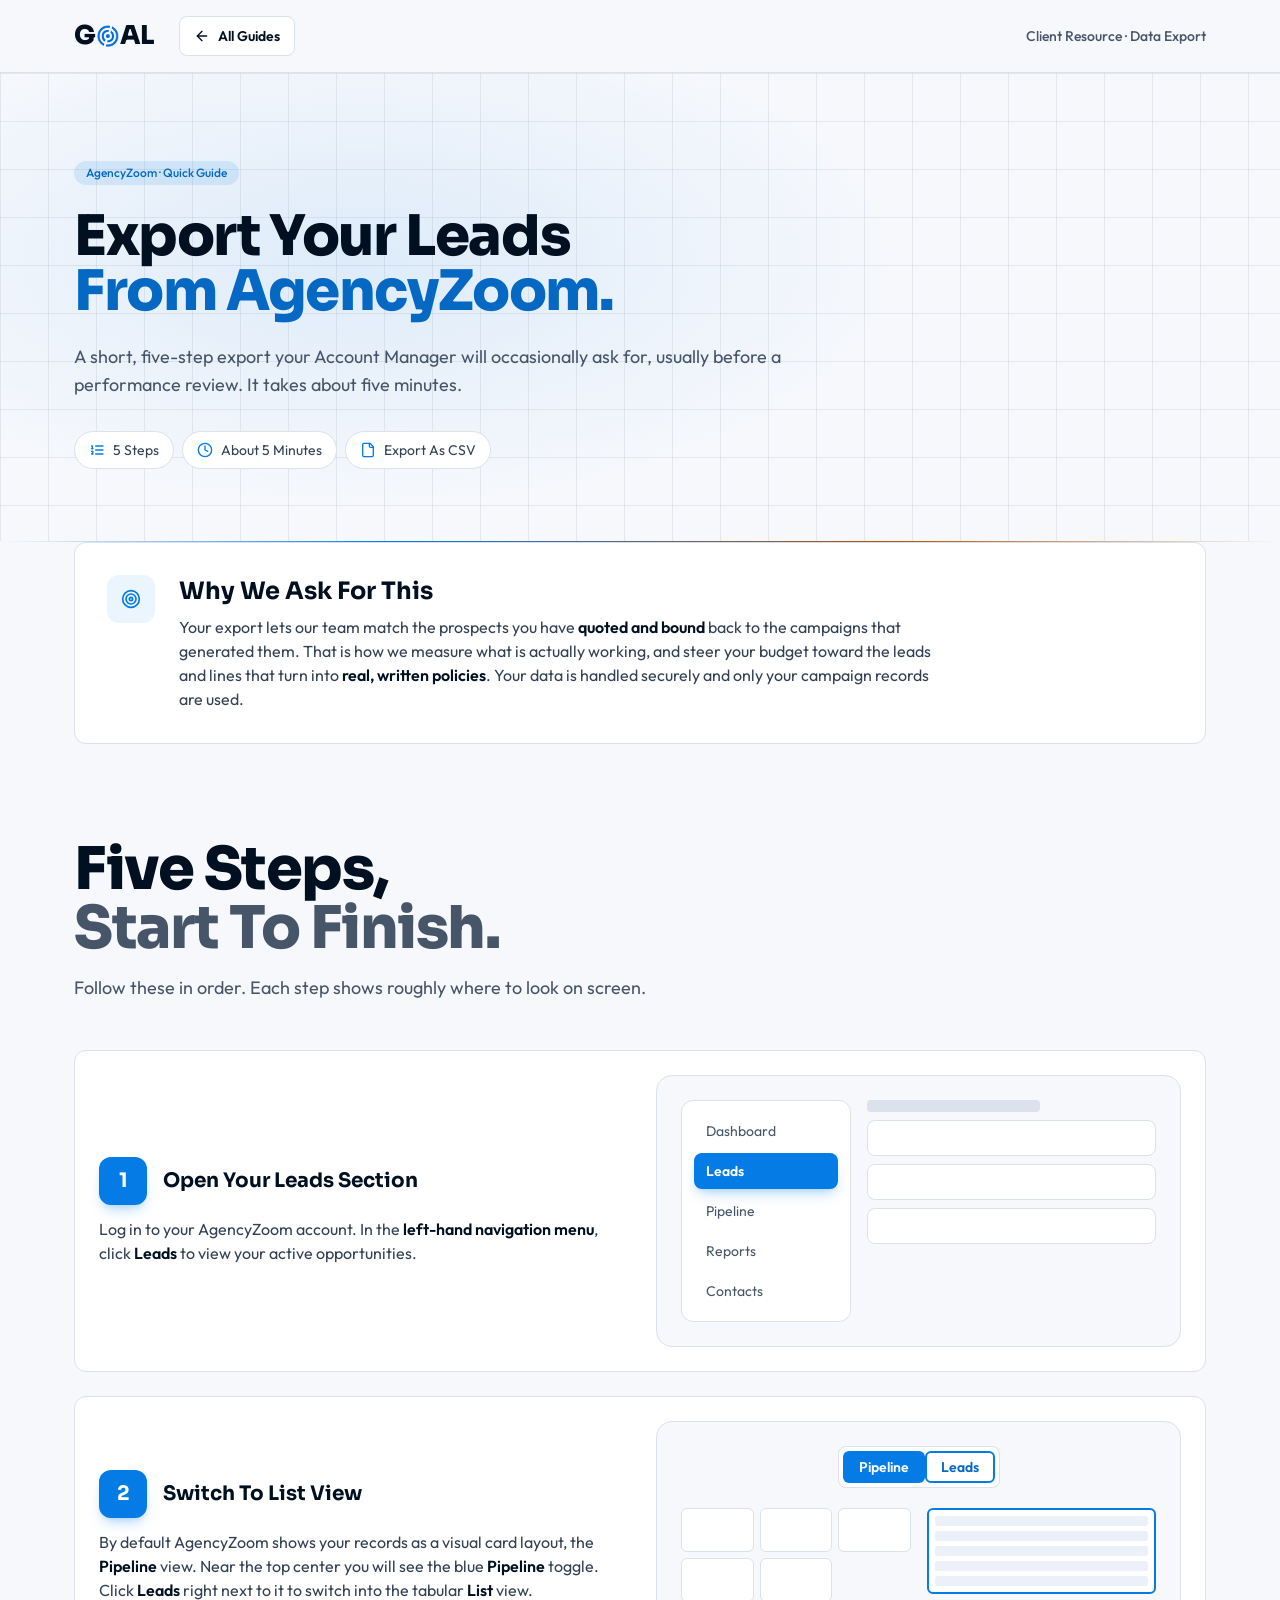
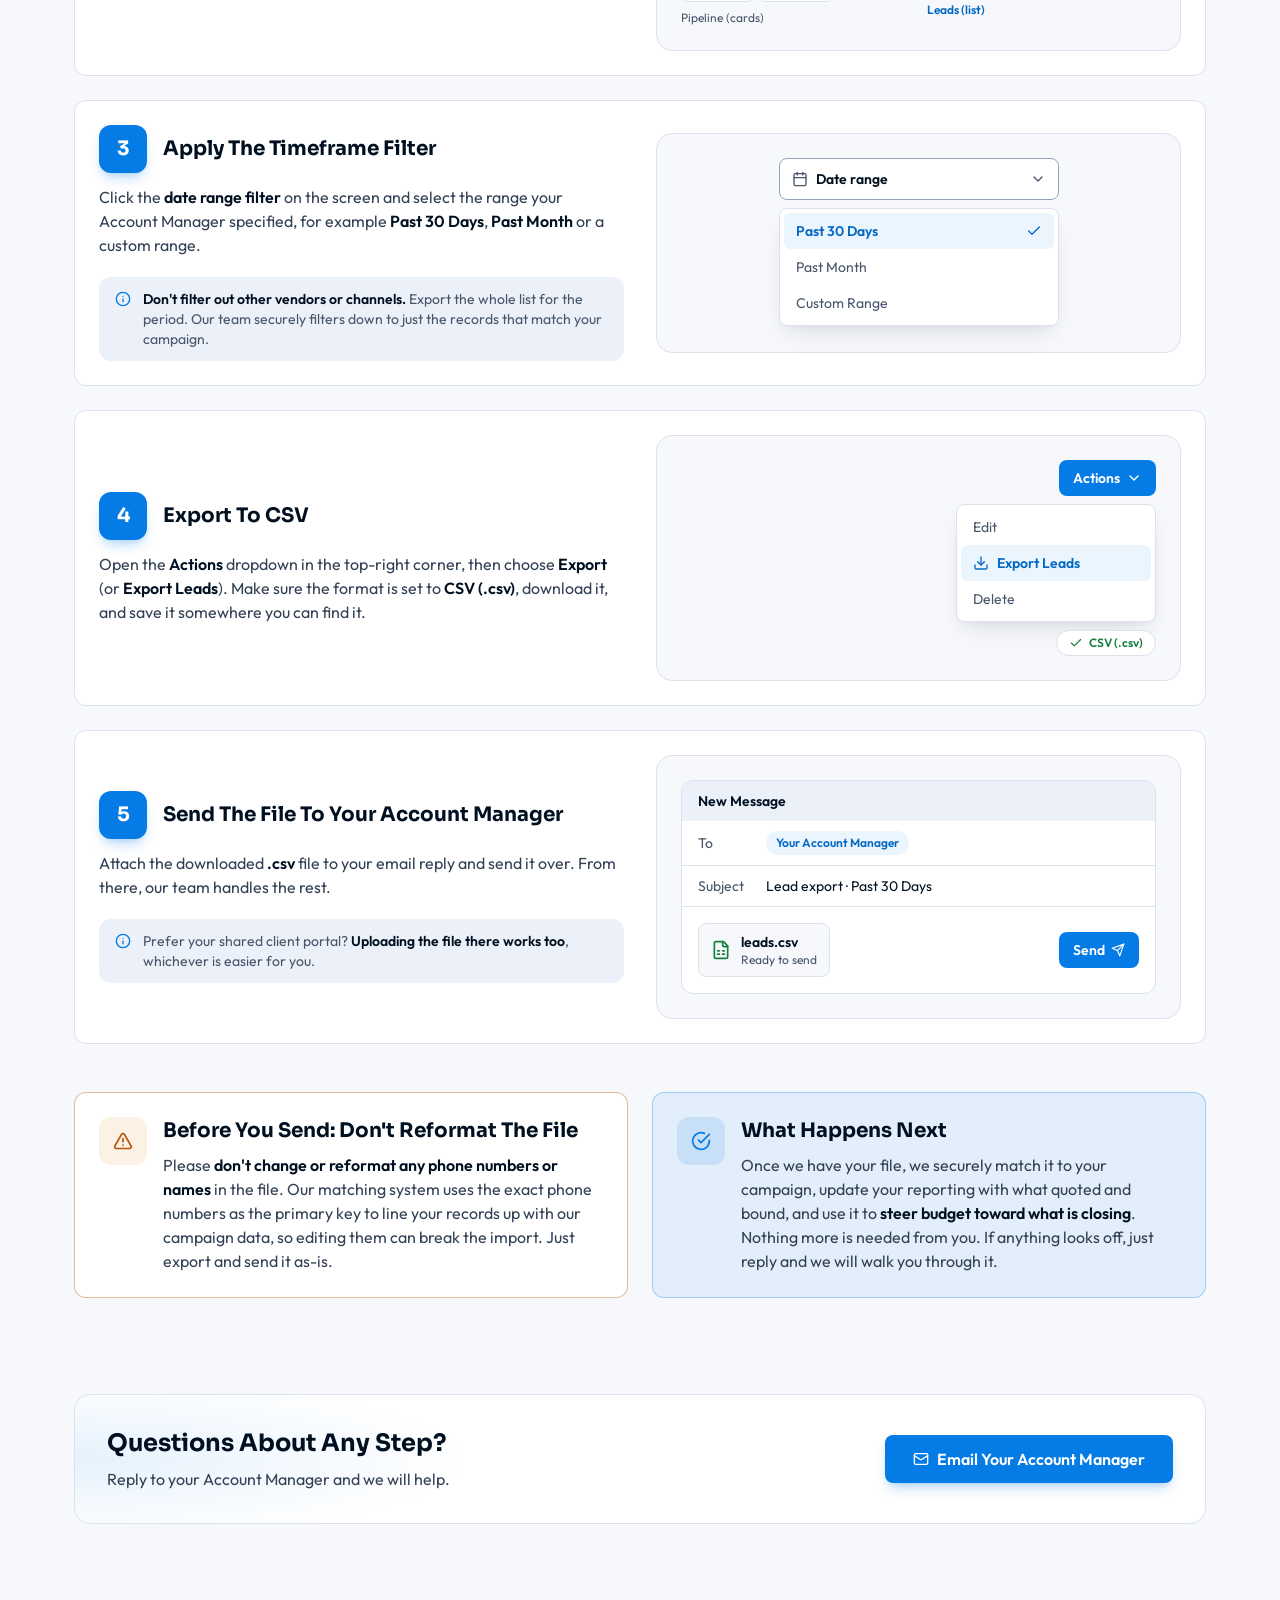
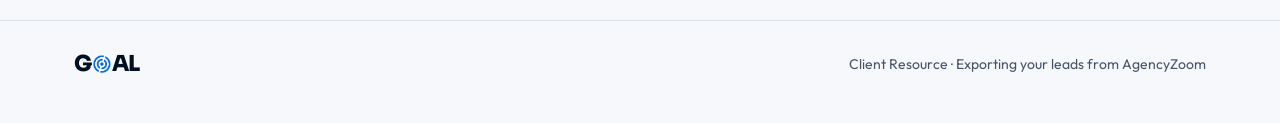
==== commit 6158d126: "Add automatic light theme that follows the system setting Light palette via prefers-color-scheme in " ====
--- a/agencyzoom-export.html
+++ b/agencyzoom-export.html
@@ -5,7 +5,9 @@
 <meta name="viewport" content="width=device-width, initial-scale=1.0">
 <title>GOAL — Exporting Your Leads from AgencyZoom</title>
 <meta name="description" content="A five-step guide to exporting your leads from AgencyZoom and sending them to your GOAL Account Manager.">
-<meta name="theme-color" content="#080c10">
+<meta name="color-scheme" content="dark light">
+<meta name="theme-color" content="#080c10" media="(prefers-color-scheme: dark)">
+<meta name="theme-color" content="#f6f8fc" media="(prefers-color-scheme: light)">
 <link rel="icon" type="image/png" href="assets/goal-mark.png">
 <link rel="preconnect" href="https://fonts.googleapis.com">
 <link rel="preconnect" href="https://fonts.gstatic.com" crossorigin>
@@ -15,7 +17,7 @@
 <body>
 <!--
   GOAL CLIENT GUIDE — Exporting Leads from AgencyZoom
-  Print to PDF (Cmd/Ctrl-P) to send to a client; print switches to a light ground.
+  Print to PDF (Cmd/Ctrl-P) to send to a client; print always uses the light ground.
 -->
 
 <header class="site-header">
--- a/assets/goal.css
+++ b/assets/goal.css
@@ -1,8 +1,10 @@
 /* ==========================================================================
    GOAL design system — shared styles for the Client Guides site
-   Tokens from the GOAL design system (dark theme default).
+   Tokens from the GOAL design system. Dark is the default; a light palette
+   takes over automatically when the visitor's OS/browser prefers light.
    ========================================================================== */
 :root{
+  color-scheme:dark light;
   --ground:#080c10; --surface:#0d1117; --surface-raised:#151a1e;
   --border-subtle:rgba(30,41,59,.5); --border-strong:#64748b;
   --ink:#ffffff; --ink-soft:#cbd5e1; --ink-muted:#94a3b8;
@@ -10,6 +12,9 @@
   --brand-tint:rgba(5,123,229,.1); --brand-tint-strong:rgba(5,123,229,.15);
   --brand-border:rgba(5,123,229,.3);
   --accent-amber:#d97706; --success:#22c55e;
+  --amber-tint:rgba(217,119,6,.12); --amber-border:rgba(217,119,6,.45);
+  --hero-glow:rgba(5,123,229,.13); --grid-line:rgba(30,41,59,.28);
+  --mock-border:transparent;
 
   /* light tokens, used for product mockups and example exports */
   --l-ground:#f6f8fc; --l-surface:#ffffff; --l-raised:#ebf0f9; --l-border:#dbe2ec;
@@ -27,6 +32,27 @@
   --glow-brand:0 0 28px -8px rgba(5,123,229,.55);
 
   --container:1180px;
+}
+
+/* ---------- Light theme: follows the system setting ---------- */
+@media (prefers-color-scheme:light){
+  :root{
+    --ground:#f6f8fc; --surface:#ffffff; --surface-raised:#ebf0f9;
+    --border-subtle:#dbe2ec; --border-strong:#94a3b8;
+    --ink:#001020; --ink-soft:#334155; --ink-muted:#475569;
+    --brand-hover:#0569c4; --brand-text:#0569c4;
+    --brand-tint:rgba(5,123,229,.08); --brand-tint-strong:rgba(5,123,229,.12);
+    --brand-border:rgba(5,123,229,.3);
+    --accent-amber:#b45309; --success:#15803d;
+    --amber-tint:rgba(217,119,6,.1); --amber-border:rgba(180,83,9,.4);
+    --hero-glow:rgba(5,123,229,.1); --grid-line:rgba(100,116,139,.12);
+    --mock-border:var(--l-border);
+
+    --shadow-lg:0 12px 24px -8px rgba(15,23,42,.12),0 4px 8px -4px rgba(15,23,42,.06);
+    --shadow-card:0 1px 2px rgba(15,23,42,.04),0 12px 32px -16px rgba(15,23,42,.14);
+    --shadow-brand:0 8px 14px -4px rgba(5,123,229,.28),0 3px 6px -3px rgba(5,123,229,.2);
+    --glow-brand:0 0 24px -10px rgba(5,123,229,.35);
+  }
 }
 
 *{box-sizing:border-box;}
@@ -80,11 +106,14 @@
 
 /* ---------- Hero ---------- */
 .hero{background-color:var(--ground);
-  background-image:radial-gradient(ellipse 60% 75% at 28% 40%,rgba(5,123,229,.13),rgba(5,123,229,0) 70%),
-    linear-gradient(rgba(30,41,59,.28) 1px,transparent 1px),
-    linear-gradient(90deg,rgba(30,41,59,.28) 1px,transparent 1px);
+  background-image:radial-gradient(ellipse 60% 75% at 28% 40%,var(--hero-glow),rgba(5,123,229,0) 70%),
+    linear-gradient(var(--grid-line) 1px,transparent 1px),
+    linear-gradient(90deg,var(--grid-line) 1px,transparent 1px);
   background-size:100% 100%,48px 48px,48px 48px;}
 .hero .container{padding-top:88px;padding-bottom:72px;display:flex;flex-direction:column;gap:24px;}
+.hero.compact .container{padding-top:40px;padding-bottom:32px;gap:12px;}
+.hero.compact .lead{font-size:16px;line-height:24px;}
+@media (max-width:600px){ .hero.compact .container{padding-top:28px;padding-bottom:24px;} }
 .badge{align-self:flex-start;display:inline-flex;align-items:center;gap:8px;padding:4px 12px;
   border-radius:var(--radius-full);background:var(--brand-tint-strong);color:var(--brand-text);
   font-size:12px;line-height:16px;font-weight:500;}
@@ -94,6 +123,8 @@
 .display-lg{font-family:var(--font-display);font-weight:800;font-size:clamp(38px,5.2vw,56px);
   line-height:.98;letter-spacing:-1.4px;max-width:18ch;}
 .display-lg .accent{color:var(--brand-text);}
+.display-md{font-family:var(--font-display);font-weight:800;font-size:clamp(28px,3.4vw,40px);
+  line-height:1.1;letter-spacing:-1px;}
 .display-xl{font-family:var(--font-display);font-weight:800;font-size:clamp(34px,4.6vw,60px);
   line-height:1;letter-spacing:-1.5px;}
 .display-xl .muted{color:var(--ink-muted);}
@@ -105,16 +136,6 @@
   border:1px solid var(--border-subtle);background:var(--surface);font-size:14px;line-height:20px;color:var(--ink-soft);}
 .chip svg{width:16px;height:16px;stroke:var(--brand);}
 
-/* hero stats */
-.stats{display:grid;grid-template-columns:repeat(auto-fit,minmax(200px,1fr));gap:24px;
-  margin-top:40px;padding-top:32px;border-top:1px solid var(--border-subtle);}
-.stat{display:flex;flex-direction:column;gap:4px;}
-.stat .value{font-family:var(--font-display);font-weight:800;font-size:60px;line-height:60px;
-  letter-spacing:-1.5px;font-variant-numeric:tabular-nums;}
-.stat .value span{color:var(--brand);}
-.stat .label{font-size:14px;line-height:20px;color:var(--ink-muted);}
-@media (max-width:600px){ .stat .value{font-size:48px;line-height:52px;} }
-
 .divider{height:1px;background:linear-gradient(90deg,rgba(5,123,229,0),var(--brand) 30%,var(--accent-amber) 70%,rgba(217,119,6,0));}
 
 /* ---------- Sections ---------- */
@@ -123,6 +144,8 @@
 .section{margin-top:96px;}
 .section > .lead{margin:24px 0 48px;}
 @media (max-width:600px){ main{padding-top:64px;} .section{margin-top:64px;} }
+main.landing{padding-top:32px;}
+@media (max-width:600px){ main.landing{padding-top:24px;} }
 
 /* ---------- Guide cards (landing) ---------- */
 .grid{display:grid;grid-template-columns:repeat(auto-fit,minmax(300px,1fr));gap:24px;}
@@ -131,26 +154,26 @@
   background:var(--surface);border:1px solid var(--border-subtle);box-shadow:var(--shadow-card);
   color:var(--ink);text-decoration:none;transition:border-color .18s ease,transform .18s ease;}
 .guide-card:hover{border-color:rgba(5,123,229,.55);transform:translateY(-3px);color:var(--ink);}
-.guide-card:hover .open-link{color:var(--ink);}
-.guide-card .toprow{display:flex;align-items:center;gap:12px;}
-.mono{width:48px;height:48px;flex-shrink:0;border-radius:var(--radius-md);background:var(--brand-tint);
+.guide-card:hover .open-btn{background:var(--brand-hover);}
+.guide-card:focus-visible{outline:2px solid var(--brand-text);outline-offset:3px;}
+.guide-card .toprow{display:flex;align-items:center;gap:14px;}
+.mono{width:52px;height:52px;flex-shrink:0;border-radius:var(--radius-md);background:var(--brand-tint);
   border:1px solid var(--brand-border);display:flex;align-items:center;justify-content:center;
-  font-family:var(--font-display);font-weight:700;font-size:15px;color:var(--brand-text);}
+  font-family:var(--font-display);font-weight:700;font-size:16px;color:var(--brand-text);}
 .crm{display:flex;flex-direction:column;}
-.crm .name{font-family:var(--font-display);font-weight:700;font-size:16px;line-height:24px;}
-.crm small{font-size:12px;line-height:16px;color:var(--ink-muted);}
-.guide-card h3{font-family:var(--font-display);font-weight:700;font-size:20px;line-height:28px;}
+.crm small{font-size:12px;line-height:16px;font-weight:500;text-transform:uppercase;letter-spacing:.6px;color:var(--ink-muted);}
+.crm .name{font-family:var(--font-display);font-weight:800;font-size:26px;line-height:32px;letter-spacing:-.5px;}
+.guide-card .task{font-size:16px;line-height:24px;font-weight:600;color:var(--ink);}
 .guide-card p{font-size:14px;line-height:20px;color:var(--ink-soft);}
-.tiles{display:grid;grid-template-columns:repeat(2,minmax(0,1fr));gap:8px;margin-top:auto;}
-.tile{padding:12px 8px;border-radius:var(--radius-md);background:var(--surface-raised);display:flex;flex-direction:column;gap:2px;}
-.tile .v{font-family:var(--font-display);font-weight:700;font-size:20px;line-height:28px;}
-.tile .l{font-size:12px;line-height:16px;color:var(--ink-muted);}
-.open-link{display:inline-flex;align-items:center;gap:8px;font-size:14px;font-weight:600;color:var(--brand-text);transition:color .15s;}
-.open-link svg{width:16px;height:16px;}
+.facts{list-style:none;margin:0;padding:0;display:flex;flex-wrap:wrap;gap:8px;margin-top:auto;}
+.facts li{padding:6px 12px;border-radius:var(--radius-full);background:var(--surface-raised);
+  font-size:13px;line-height:18px;color:var(--ink-muted);}
+.facts strong{color:var(--ink);font-weight:600;}
+.open-btn{justify-content:center;width:100%;white-space:normal;text-align:center;}
 
 /* ---------- CTA / callout panels ---------- */
 .panel{padding:32px;border-radius:var(--radius-lg);background-color:var(--surface);
-  background-image:radial-gradient(ellipse 50% 90% at 0% 50%,rgba(5,123,229,.13),rgba(5,123,229,0) 70%);
+  background-image:radial-gradient(ellipse 50% 90% at 0% 50%,var(--hero-glow),rgba(5,123,229,0) 70%);
   border:1px solid var(--border-subtle);display:flex;flex-wrap:wrap;align-items:center;gap:24px;}
 .panel .text{flex:999 1 420px;min-width:0;display:flex;flex-direction:column;gap:8px;}
 .panel h2{font-family:var(--font-display);font-weight:700;font-size:24px;line-height:32px;}
@@ -163,14 +186,14 @@
 .icon-tile svg{width:20px;height:20px;}
 .icon-tile.lg{width:56px;height:56px;}
 .icon-tile.lg svg{width:24px;height:24px;}
-.icon-tile.amber{background:rgba(217,119,6,.12);color:var(--accent-amber);}
+.icon-tile.amber{background:var(--amber-tint);color:var(--accent-amber);}
 
 .card{padding:24px;border-radius:var(--radius-md);background:var(--surface);border:1px solid var(--border-subtle);}
 .callout{display:flex;gap:16px;align-items:flex-start;}
 .callout .body{flex:1;min-width:0;display:flex;flex-direction:column;gap:8px;}
 .callout h2{font-family:var(--font-display);font-weight:700;font-size:20px;line-height:28px;}
 .callout p{color:var(--ink-soft);}
-.callout.warn{border-color:rgba(217,119,6,.45);}
+.callout.warn{border-color:var(--amber-border);}
 .callout.info{background:var(--brand-tint);border-color:var(--brand-border);}
 .callout.intro{padding:32px;flex-wrap:wrap;gap:24px;}
 .callout.intro h2{font-size:24px;line-height:32px;}
@@ -200,7 +223,7 @@
   display:flex;gap:12px;align-items:flex-start;}
 .note svg{width:16px;height:16px;flex-shrink:0;margin-top:2px;stroke:var(--brand);}
 .note p{font-size:14px;line-height:20px;color:var(--ink-muted);}
-.note.warn{border:1px solid rgba(217,119,6,.45);}
+.note.warn{border:1px solid var(--amber-border);}
 .note.warn svg{stroke:var(--accent-amber);}
 .note.warn p{color:var(--ink-soft);}
 
@@ -218,7 +241,7 @@
 .step-copy{flex:1 1 360px;min-width:0;display:flex;flex-direction:column;gap:12px;}
 .step-head{display:flex;align-items:center;gap:16px;}
 .mock{flex:1 1 360px;min-width:0;margin:0;padding:24px;border-radius:var(--radius-lg);background:var(--l-ground);
-  color:var(--l-ink);min-height:220px;display:flex;font-size:14px;line-height:20px;}
+  border:1px solid var(--mock-border);color:var(--l-ink);min-height:220px;display:flex;font-size:14px;line-height:20px;}
 @media (max-width:600px){ .step-row{padding:20px;gap:20px;} .step-copy,.mock{flex-basis:100%;} .mock{padding:16px;} }
 .mock svg{width:16px;height:16px;flex-shrink:0;}
 .m-box{background:var(--l-surface);border:1px solid var(--l-border);border-radius:var(--radius-md);}
@@ -233,7 +256,8 @@
   background:var(--brand);color:#fff;font-weight:600;}
 
 /* ---------- Example export table (light mockup) ---------- */
-.sheet{border-radius:var(--radius-lg);background:var(--l-surface);color:var(--l-ink);overflow:hidden;box-shadow:var(--shadow-lg);}
+.sheet{border-radius:var(--radius-lg);background:var(--l-surface);color:var(--l-ink);overflow:hidden;
+  border:1px solid var(--mock-border);box-shadow:var(--shadow-lg);}
 .sheet .titlebar{display:flex;align-items:center;gap:8px;padding:12px 16px;background:var(--l-raised);border-bottom:1px solid var(--l-border);}
 .sheet .titlebar i{width:10px;height:10px;border-radius:50%;background:#94a3b8;}
 .sheet .titlebar span{margin-left:8px;font-size:12px;line-height:16px;font-weight:500;color:var(--l-ink-muted);}
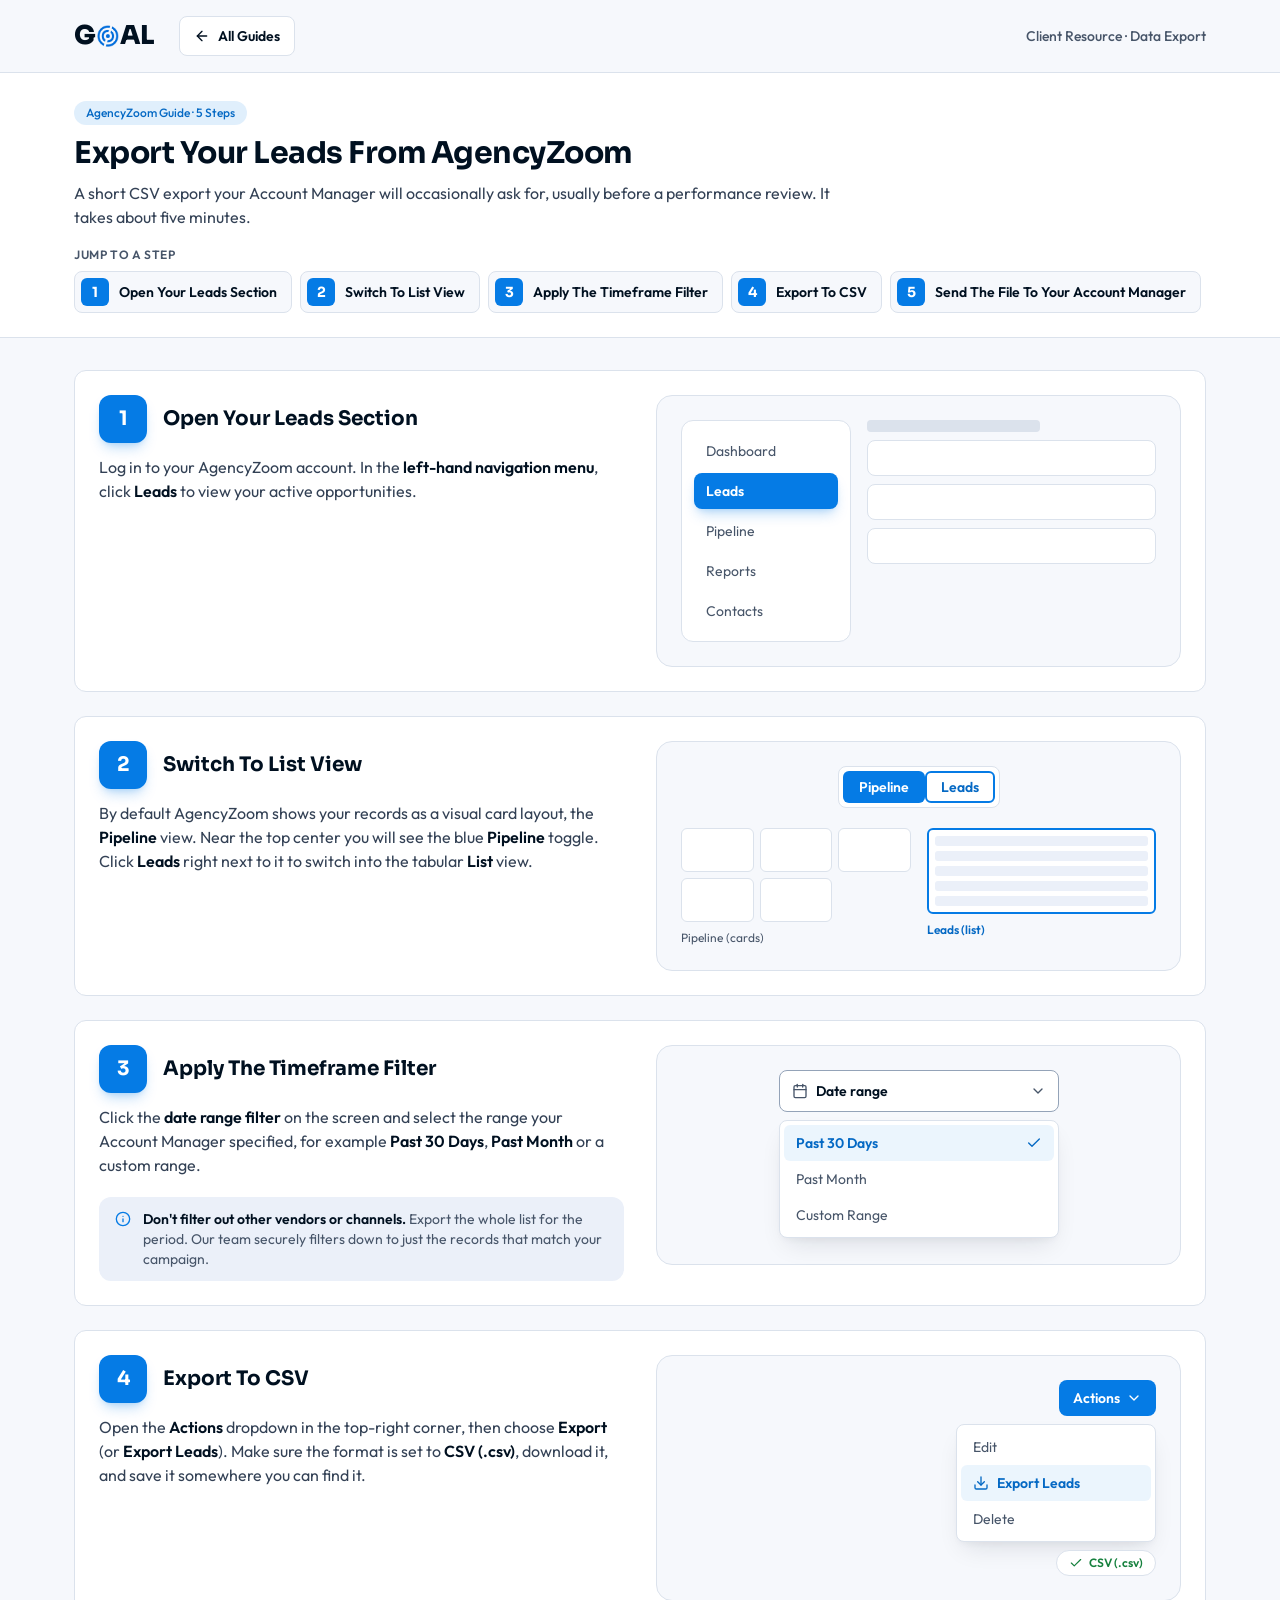
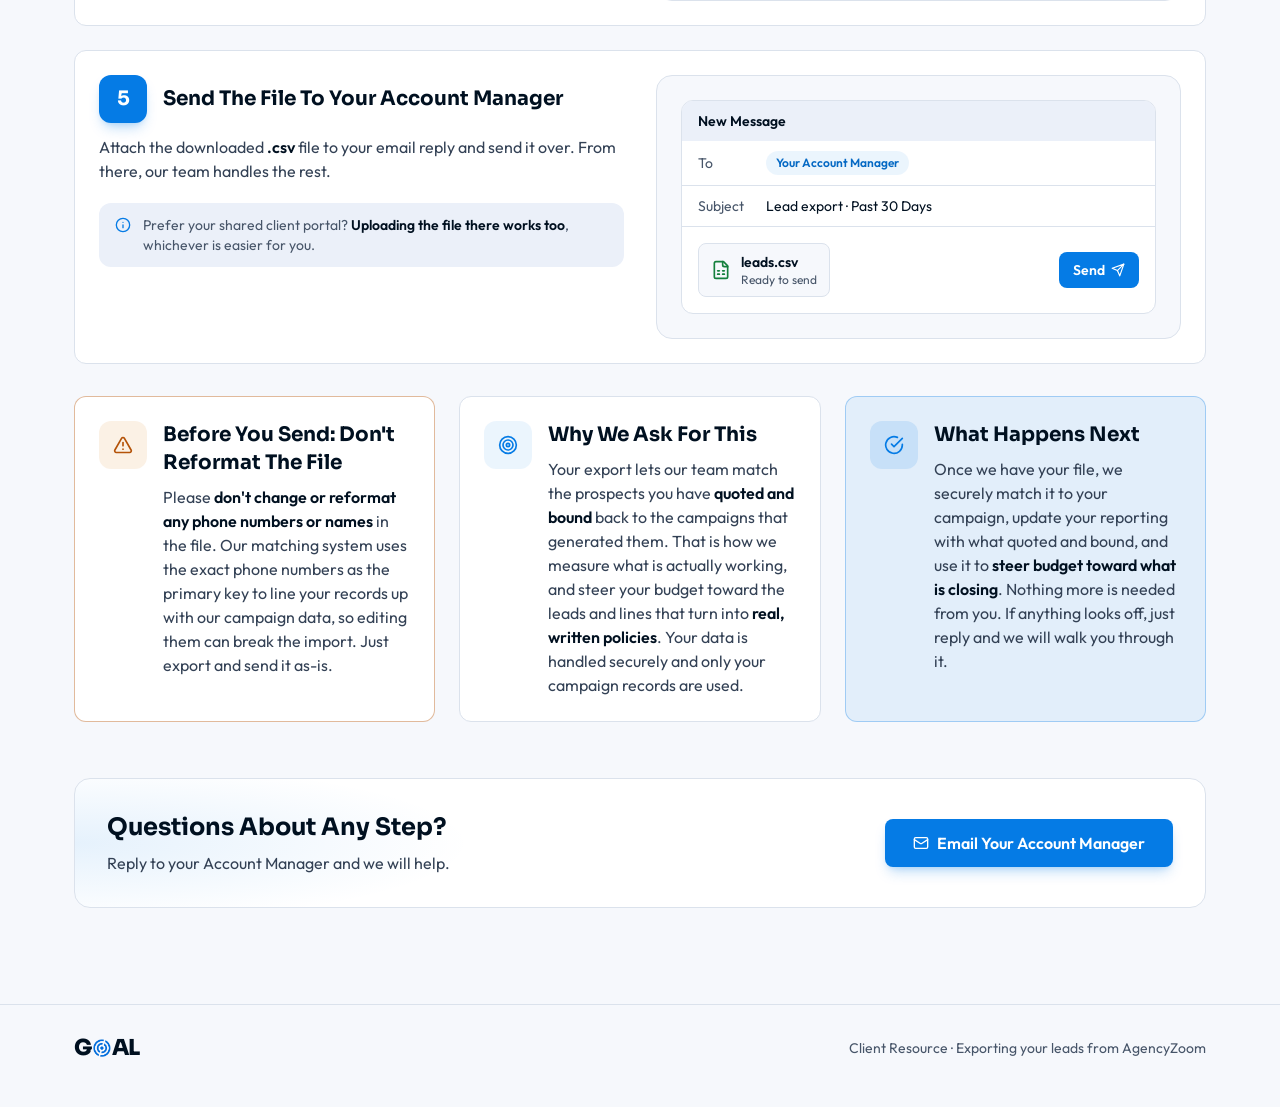
==== commit d6f574ca: "Match guide pages to the updated lead-export-guides site Compact task-first guide header with a jump" ====
--- a/agencyzoom-export.html
+++ b/agencyzoom-export.html
@@ -33,40 +33,30 @@
   </div>
 </header>
 
-<section class="hero">
+<section class="guide-head">
   <div class="container">
-    <span class="badge">AgencyZoom · Quick Guide</span>
-    <h1 class="display-lg">Export Your Leads<br><span class="accent">From AgencyZoom.</span></h1>
-    <p class="lead">A short, five-step export your Account Manager will occasionally ask for, usually before a performance review. It takes about five minutes.</p>
-    <div class="chips">
-      <span class="chip"><svg viewBox="0 0 24 24" fill="none" stroke-width="2" stroke-linecap="round" stroke-linejoin="round" aria-hidden="true"><path d="M10 12h11"/><path d="M10 18h11"/><path d="M10 6h11"/><path d="M4 10h2"/><path d="M4 6h1v4"/><path d="M6 18H4c0-1 2-2 2-3s-1-1.5-2-1"/></svg>5 Steps</span>
-      <span class="chip"><svg viewBox="0 0 24 24" fill="none" stroke-width="2" stroke-linecap="round" stroke-linejoin="round" aria-hidden="true"><circle cx="12" cy="12" r="10"/><path d="M12 6v6l4 2"/></svg>About 5 Minutes</span>
-      <span class="chip"><svg viewBox="0 0 24 24" fill="none" stroke-width="2" stroke-linecap="round" stroke-linejoin="round" aria-hidden="true"><path d="M15 2H6a2 2 0 0 0-2 2v16a2 2 0 0 0 2 2h12a2 2 0 0 0 2-2V7Z"/><path d="M14 2v4a2 2 0 0 0 2 2h4"/></svg>Export As CSV</span>
-    </div>
+    <span class="badge">AgencyZoom Guide · 5 Steps</span>
+    <h1 class="guide-title">Export Your Leads From AgencyZoom</h1>
+    <p class="lead">A short CSV export your Account Manager will occasionally ask for, usually before a performance review. It takes about five minutes.</p>
+    <nav class="toc" aria-label="Steps in this guide">
+      <p class="toc-label">Jump to a step</p>
+      <ol>
+        <li><a href="#step-1"><span class="n">1</span>Open Your Leads Section</a></li>
+        <li><a href="#step-2"><span class="n">2</span>Switch To List View</a></li>
+        <li><a href="#step-3"><span class="n">3</span>Apply The Timeframe Filter</a></li>
+        <li><a href="#step-4"><span class="n">4</span>Export To CSV</a></li>
+        <li><a href="#step-5"><span class="n">5</span>Send The File To Your Account Manager</a></li>
+      </ol>
+    </nav>
   </div>
 </section>
 
-<div class="divider" aria-hidden="true"></div>
-
-<main class="container">
-
-  <section class="card callout intro">
-    <div class="icon-tile"><svg viewBox="0 0 24 24" fill="none" stroke="currentColor" stroke-width="2" stroke-linecap="round" stroke-linejoin="round" aria-hidden="true"><circle cx="12" cy="12" r="10"/><circle cx="12" cy="12" r="6"/><circle cx="12" cy="12" r="2"/></svg></div>
-    <div class="body" style="flex:999 1 420px;">
-      <h2>Why We Ask For This</h2>
-      <p>Your export lets our team match the prospects you have <strong>quoted and bound</strong> back to the campaigns that generated them. That is how we measure what is actually working, and steer your budget toward the leads and lines that turn into <strong>real, written policies</strong>. Your data is handled securely and only your campaign records are used.</p>
-    </div>
-  </section>
-
-  <div class="section">
-    <h2 class="display-xl">Five Steps,<br><span class="muted">Start To Finish.</span></h2>
-    <p class="lead" style="margin:16px 0 48px;">Follow these in order. Each step shows roughly where to look on screen.</p>
-  </div>
+<main class="container guide">
 
   <ol class="steps">
 
     <!-- Step 1 -->
-    <li class="step-row">
+    <li class="step-row" id="step-1">
       <div class="step-copy">
         <div class="step-head"><div class="step-num" aria-hidden="true">1</div><h3>Open Your Leads Section</h3></div>
         <p>Log in to your AgencyZoom account. In the <strong>left-hand navigation menu</strong>, click <strong>Leads</strong> to view your active opportunities.</p>
@@ -89,7 +79,7 @@
     </li>
 
     <!-- Step 2 -->
-    <li class="step-row">
+    <li class="step-row" id="step-2">
       <div class="step-copy">
         <div class="step-head"><div class="step-num" aria-hidden="true">2</div><h3>Switch To List View</h3></div>
         <p>By default AgencyZoom shows your records as a visual card layout, the <strong>Pipeline</strong> view. Near the top center you will see the blue <strong>Pipeline</strong> toggle. Click <strong>Leads</strong> right next to it to switch into the tabular <strong>List</strong> view.</p>
@@ -118,7 +108,7 @@
     </li>
 
     <!-- Step 3 -->
-    <li class="step-row">
+    <li class="step-row" id="step-3">
       <div class="step-copy">
         <div class="step-head"><div class="step-num" aria-hidden="true">3</div><h3>Apply The Timeframe Filter</h3></div>
         <p>Click the <strong>date range filter</strong> on the screen and select the range your Account Manager specified, for example <strong>Past 30 Days</strong>, <strong>Past Month</strong> or a custom range.</p>
@@ -143,7 +133,7 @@
     </li>
 
     <!-- Step 4 -->
-    <li class="step-row">
+    <li class="step-row" id="step-4">
       <div class="step-copy">
         <div class="step-head"><div class="step-num" aria-hidden="true">4</div><h3>Export To CSV</h3></div>
         <p>Open the <strong>Actions</strong> dropdown in the top-right corner, then choose <strong>Export</strong> (or <strong>Export Leads</strong>). Make sure the format is set to <strong>CSV (.csv)</strong>, download it, and save it somewhere you can find it.</p>
@@ -162,7 +152,7 @@
     </li>
 
     <!-- Step 5 -->
-    <li class="step-row">
+    <li class="step-row" id="step-5">
       <div class="step-copy">
         <div class="step-head"><div class="step-num" aria-hidden="true">5</div><h3>Send The File To Your Account Manager</h3></div>
         <p>Attach the downloaded <strong>.csv</strong> file to your email reply and send it over. From there, our team handles the rest.</p>
@@ -197,6 +187,13 @@
         <p>Please <strong>don't change or reformat any phone numbers or names</strong> in the file. Our matching system uses the exact phone numbers as the primary key to line your records up with our campaign data, so editing them can break the import. Just export and send it as-is.</p>
       </div>
     </section>
+    <section class="card callout">
+      <div class="icon-tile"><svg viewBox="0 0 24 24" fill="none" stroke="currentColor" stroke-width="2" stroke-linecap="round" stroke-linejoin="round" aria-hidden="true"><circle cx="12" cy="12" r="10"/><circle cx="12" cy="12" r="6"/><circle cx="12" cy="12" r="2"/></svg></div>
+      <div class="body">
+        <h2>Why We Ask For This</h2>
+        <p>Your export lets our team match the prospects you have <strong>quoted and bound</strong> back to the campaigns that generated them. That is how we measure what is actually working, and steer your budget toward the leads and lines that turn into <strong>real, written policies</strong>. Your data is handled securely and only your campaign records are used.</p>
+      </div>
+    </section>
     <section class="card callout info">
       <div class="icon-tile" style="background:var(--brand-tint-strong);"><svg viewBox="0 0 24 24" fill="none" stroke="currentColor" stroke-width="2" stroke-linecap="round" stroke-linejoin="round" aria-hidden="true"><path d="M22 11.08V12a10 10 0 1 1-5.93-9.14"/><path d="m9 11 3 3L22 4"/></svg></div>
       <div class="body">
--- a/assets/goal.css
+++ b/assets/goal.css
@@ -136,6 +136,29 @@
   border:1px solid var(--border-subtle);background:var(--surface);font-size:14px;line-height:20px;color:var(--ink-soft);}
 .chip svg{width:16px;height:16px;stroke:var(--brand);}
 
+/* ---------- Guide header (compact, task-first) ---------- */
+.guide-head{border-bottom:1px solid var(--border-subtle);background:var(--surface);}
+.guide-head .container{padding-top:28px;padding-bottom:24px;display:flex;flex-direction:column;gap:10px;}
+.guide-title{font-family:var(--font-display);font-weight:700;font-size:clamp(24px,3vw,30px);
+  line-height:1.2;letter-spacing:-.5px;}
+.guide-head .lead{font-size:16px;line-height:24px;color:var(--ink-soft);max-width:70ch;}
+.toc{margin-top:8px;}
+.toc-label{font-size:12px;line-height:16px;font-weight:600;text-transform:uppercase;letter-spacing:.6px;color:var(--ink-muted);margin-bottom:8px;}
+.toc ol{list-style:none;margin:0;padding:0;display:flex;flex-wrap:wrap;gap:8px;}
+.toc a{display:inline-flex;align-items:center;gap:10px;min-height:40px;padding:6px 14px 6px 6px;
+  border-radius:var(--radius-sm);border:1px solid var(--border-subtle);background:var(--ground);
+  color:var(--ink);font-size:14px;line-height:20px;font-weight:600;text-decoration:none;}
+.toc a:hover{border-color:var(--brand-border);background:var(--brand-tint);color:var(--ink);}
+.toc .n{width:28px;height:28px;flex-shrink:0;border-radius:6px;background:var(--brand);color:#fff;
+  display:flex;align-items:center;justify-content:center;font-family:var(--font-display);font-weight:700;font-size:14px;}
+@media (max-width:600px){ .toc ol{flex-direction:column;} .toc a{width:100%;} }
+[id^="step-"]{scroll-margin-top:24px;}
+main.guide{padding-top:32px;}
+.section-title{font-family:var(--font-display);font-weight:700;font-size:24px;line-height:32px;letter-spacing:-.3px;}
+.section > .section-title + .lead{margin:8px 0 24px;font-size:16px;line-height:24px;}
+main.guide .section{margin-top:56px;}
+main.guide .callouts{margin-top:32px;}
+
 .divider{height:1px;background:linear-gradient(90deg,rgba(5,123,229,0),var(--brand) 30%,var(--accent-amber) 70%,rgba(217,119,6,0));}
 
 /* ---------- Sections ---------- */
@@ -237,7 +260,7 @@
 
 /* illustrated steps (AgencyZoom) */
 .step-row{padding:24px;border-radius:var(--radius-md);background:var(--surface);border:1px solid var(--border-subtle);
-  display:flex;flex-wrap:wrap;gap:32px;align-items:center;}
+  display:flex;flex-wrap:wrap;gap:32px;align-items:flex-start;}
 .step-copy{flex:1 1 360px;min-width:0;display:flex;flex-direction:column;gap:12px;}
 .step-head{display:flex;align-items:center;gap:16px;}
 .mock{flex:1 1 360px;min-width:0;margin:0;padding:24px;border-radius:var(--radius-lg);background:var(--l-ground);
@@ -291,6 +314,7 @@
     --ink:#001020;--ink-soft:#334155;--ink-muted:#475569;--brand-text:#0569c4;}
   body{-webkit-print-color-adjust:exact;print-color-adjust:exact;}
   .hero{background-image:none;}
+  .toc{display:none;}
   .back-link,.site-header nav,.cta-panel{display:none;}
   .guide-card,.step,.step-row,.sheet,.callout,.sendto{break-inside:avoid;box-shadow:none;}
   main{padding-top:40px;} .section{margin-top:48px;}
